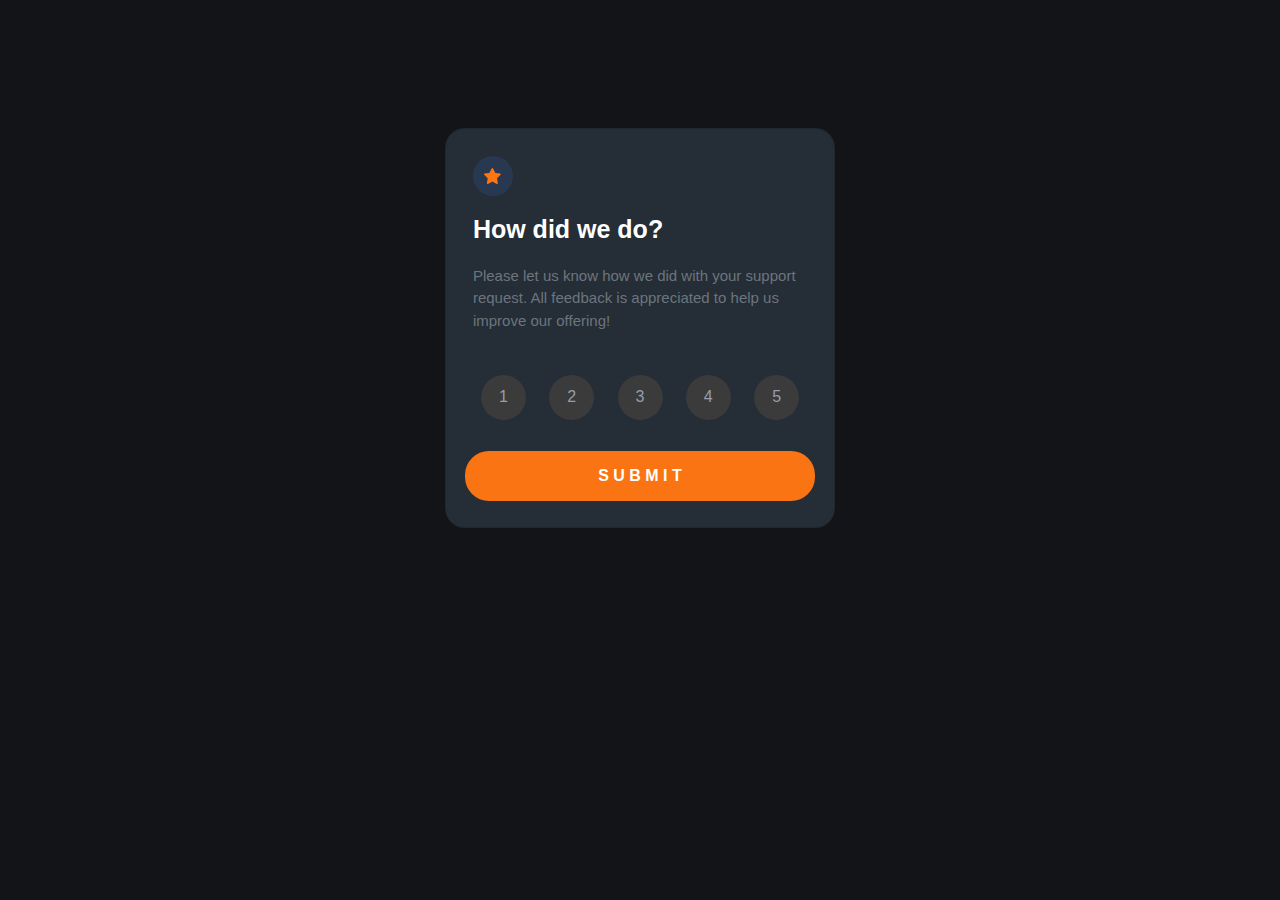
==== index.html @ 55f21ef2 "UI finished" ====
<!DOCTYPE html>
<html lang="en">

<head>
    <meta charset="UTF-8">
    <meta http-equiv="X-UA-Compatible" content="IE=edge">
    <meta name="viewport" content="width=device-width, initial-scale=1.0">
    <title>Rate Us</title>
    <link rel="stylesheet" href="./css/bootstrap.min.css">
    <link rel="stylesheet" href="style.css">
    <link rel="shortcut icon" href="./images/favicon-32x32.png" type="image/x-icon">
    <link href="https://fonts.google.com/specimen/Overpass" rel="stylesheet">
</head>

<body>
    <div class="container">
        <div class="card">
            <div class="icon">
                <svg width="17" height="16" xmlns="http://www.w3.org/2000/svg"><path d="m9.067.43 1.99 4.031c.112.228.33.386.58.422l4.45.647a.772.772 0 0 1 .427 1.316l-3.22 3.138a.773.773 0 0 0-.222.683l.76 4.431a.772.772 0 0 1-1.12.813l-3.98-2.092a.773.773 0 0 0-.718 0l-3.98 2.092a.772.772 0 0 1-1.119-.813l.76-4.431a.77.77 0 0 0-.222-.683L.233 6.846A.772.772 0 0 1 .661 5.53l4.449-.647a.772.772 0 0 0 .58-.422L7.68.43a.774.774 0 0 1 1.387 0Z" fill="#FC7614"/></svg>
            </div>
            <div class="texts">
                <p class="headline">How did we do?</p>
                <p class="text-secondary paragraph">Please let us know how we did with your support request. All feedback is appreciated to help us improve our offering!</p>
            </div>

            <div class="buttons">
                <button onclick="clicked()" id="btn1" name="1" class="button">1</button>
                <button id="btn2" name="2" class="button">2</button>
                <button id="btn3" name="3" class="button">3</button>
                <button id="btn4" name="4" class="button">4</button>
                <button id="btn5" name="5" class="button">5</button>
            </div>

            <div class="submit">
                <a href="./thankYou.html"><button>S U B M I T</button></a>
            </div>

        </div>
    </div>

    <script src="script.js"></script>
    <script src="./js/bootstrap.bundle.min.js"></script>
</body>

</html>
---- style.css ----
body {
    --Orange: hsl(25, 97%, 53%);
    --LightGrey: hsl(217, 12%, 63%);
    --MediumGrey: hsl(216, 12%, 54%);
    --DarkBlue: hsl(213, 19%, 18%);
    --VeryDarkBlue: hsl(216, 12%, 8%);
    --MediumBlue: #293851;
    font-family: 'Overpass', sans-serif;
    background-color: var(--VeryDarkBlue);
    color: white;
}

.container {
    display: flex;
    justify-content: center;
    margin-top: 10%;
}

.card {
    width: 35%;
    height: 400px;
    background-color: var(--DarkBlue);
    border-radius: 5%;
}

.icon {
    display: flex;
    justify-content: center;
    align-items: center;
    margin-left: 7%;
    margin-top: 7%;
    width: 40px;
    height: 40px;
    background-color: var(--MediumBlue);
    border-radius: 50%;
}

.headline {
    font-weight: 700;
    font-size: 25px;
}

.paragraph {
    font-size: 15px;
}

.texts {
    display: flex;
    flex-direction: column;
    flex-wrap: wrap;
    justify-content: center;
    padding: 15px;
    padding-left: 7%;
    text-align: left;
}

.buttons {
    display: flex;
    justify-content: center;
}

.button {
    background-color: hsl(0, 0%, 23%);
    color: var(--LightGrey);
    width: 45px;
    height: 45px;
    border: none;
    border-radius: 50%;
    margin: 3%;
}

.button:hover {
    background-color: hsl(0, 0%, 70%);
    color: white;
}

.submit {
    display: flex;
    justify-content: center;
    margin: 5%;
}

.submit a {
    width: 100%;
}

.submit button {
    width: 100%;
    height: 50px;
    border: none;
    border-radius: 24px;
    font-weight: bolder;
    background-color: var(--Orange);
    color: white;
}

.submit button:hover {
    background-color: white;
    color: var(--Orange);
}

.submit button:active {
    transform: scale(0.98);
}
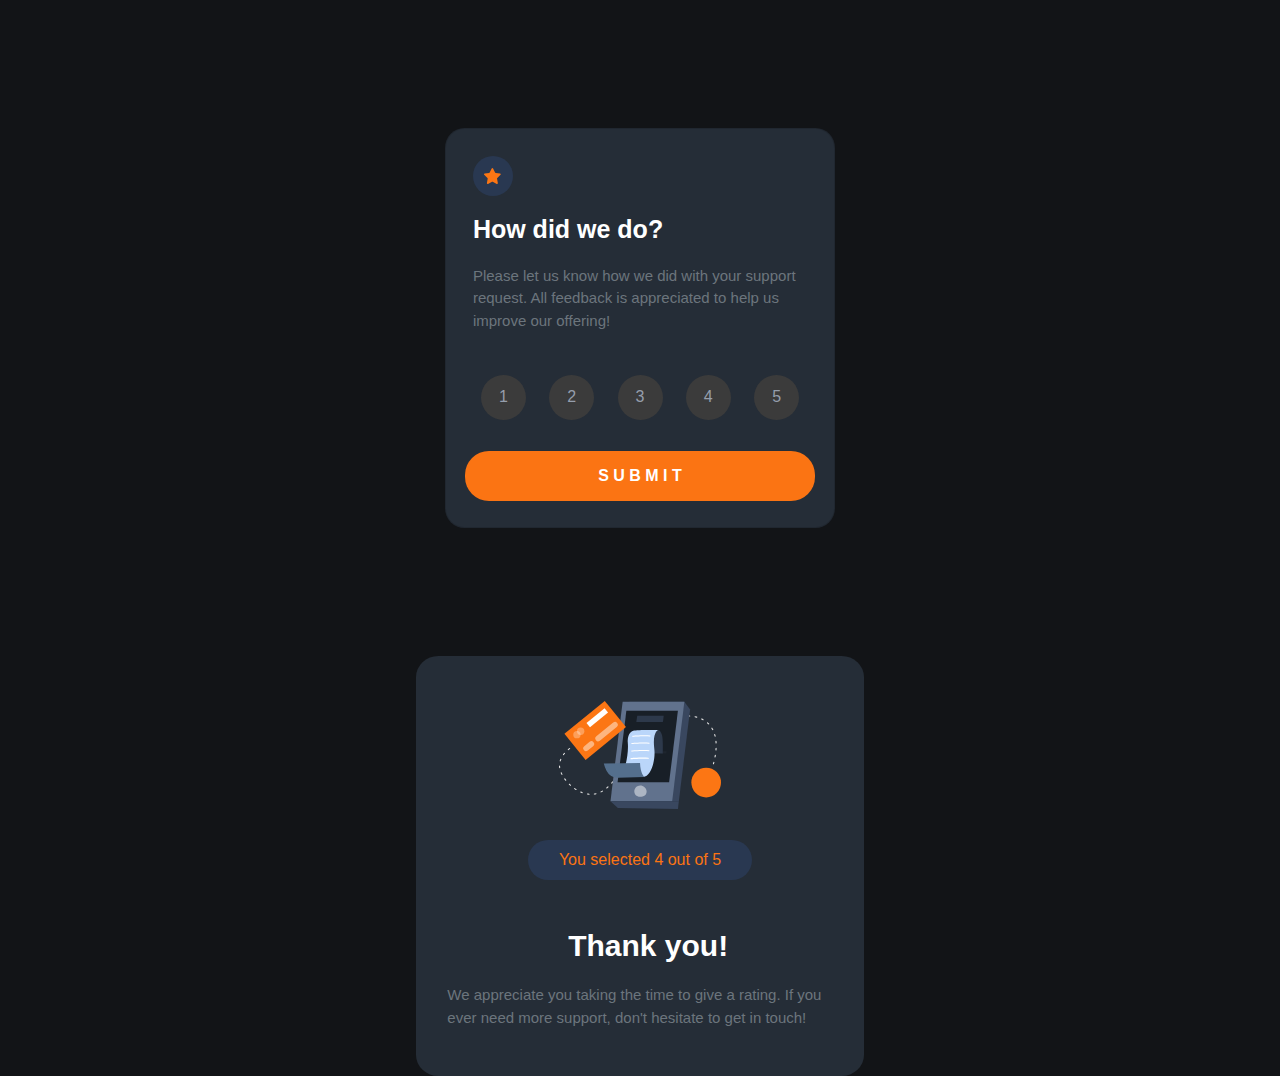
==== commit 3bd9db09: "made some changes" ====
--- a/index.html
+++ b/index.html
@@ -24,17 +24,34 @@
             </div>
 
             <div class="buttons">
-                <button onclick="clicked()" id="btn1" name="1" class="button">1</button>
-                <button id="btn2" name="2" class="button">2</button>
-                <button id="btn3" name="3" class="button">3</button>
-                <button id="btn4" name="4" class="button">4</button>
-                <button id="btn5" name="5" class="button">5</button>
+                <button onclick="clickedBtn1()" id="btn1" name="1" class="button">1</button>
+                <button onclick="clickedBtn2()" id="btn2" name="2" class="button">2</button>
+                <button onclick="clickedBtn3()" id="btn3" name="3" class="button">3</button>
+                <button onclick="clickedBtn4()" id="btn4" name="4" class="button">4</button>
+                <button onclick="clickedBtn5()" id="btn5" name="5" class="button">5</button>
             </div>
 
             <div class="submit">
-                <a href="./thankYou.html"><button>S U B M I T</button></a>
+                <button onclick="gg()">S U B M I T</button>
             </div>
 
+        </div>
+    </div>
+
+    <div class="container2">
+        <div class="card2">
+            <div class="icon2">
+                <svg width="162" height="108" xmlns="http://www.w3.org/2000/svg"><g fill="none"><path d="M30 93.744h-.044a23.456 23.456 0 0 1-1.61-.189.543.543 0 0 1 .155-1.076c.52.076 1.04.135 1.563.178a.538.538 0 0 1-.043 1.076l-.022.01Zm5.37-.205a.538.538 0 0 1-.08-1.076 19.51 19.51 0 0 0 1.54-.306.536.536 0 0 1 .645.403.538.538 0 0 1-.397.646c-.537.129-1.074.236-1.611.323l-.097.01Zm-12.137-1.312a.536.536 0 0 1-.183-.033 24.346 24.346 0 0 1-1.525-.608.539.539 0 0 1 .424-.99c.483.21.983.404 1.472.587a.538.538 0 0 1-.188 1.044Zm18.759-.829a.538.538 0 0 1-.242-1.022c.467-.226.934-.479 1.39-.742a.536.536 0 1 1 .538.93c-.478.275-.967.538-1.45.78a.536.536 0 0 1-.258.054h.022Zm-24.994-2.292a.536.536 0 0 1-.29-.08c-.457-.29-.913-.597-1.36-.91a.536.536 0 1 1 .612-.882c.436.307.876.597 1.322.883a.538.538 0 0 1-.284.99Zm30.772-1.544a.537.537 0 0 1-.408-.193.539.539 0 0 1 .06-.759l.117-.124c.355-.306.715-.624 1.074-.957a.537.537 0 1 1 .73.79c-.375.345-.74.673-1.106.985l-.123.102a.537.537 0 0 1-.344.156Zm-36.326-2.69a.537.537 0 0 1-.36-.14c-.402-.37-.8-.747-1.18-1.124a.539.539 0 0 1 .751-.769c.376.371.763.737 1.155 1.076a.538.538 0 0 1 .032.764.537.537 0 0 1-.398.194Zm41.305-2.21a.537.537 0 0 1-.398-.899c.355-.393.715-.79 1.074-1.2a.537.537 0 1 1 .806.71c-.365.415-.725.818-1.074 1.21a.537.537 0 0 1-.408.152v.026ZM6.724 79.723a.537.537 0 0 1-.424-.204 41.79 41.79 0 0 1-.989-1.308.539.539 0 0 1 .124-.753.536.536 0 0 1 .746.124c.312.425.629.85.962 1.27a.539.539 0 0 1-.42.871Zm50.579-2.383a.539.539 0 0 1-.419-.877c.338-.414.677-.828 1.015-1.253a.537.537 0 1 1 .838.672l-1.02 1.259a.537.537 0 0 1-.414.199ZM2.9 73.887a.537.537 0 0 1-.473-.312c-.257-.5-.499-1-.714-1.485a.539.539 0 0 1 .685-.72c.133.052.24.154.298.285.21.462.44.946.687 1.425a.539.539 0 0 1-.483.786v.021Zm58.753-2.028a.537.537 0 0 1-.424-.866l.988-1.275a.537.537 0 1 1 .848.656l-.988 1.275a.537.537 0 0 1-.424.188v.022ZM.682 67.286a.537.537 0 0 1-.537-.462A17.06 17.06 0 0 1 0 65.16a.538.538 0 1 1 1.074 0c.018.519.063 1.036.134 1.55a.539.539 0 0 1-.462.607l-.064-.032Zm65.24-.973a.537.537 0 0 1-.43-.867l.984-1.28a.536.536 0 0 1 .853.65l-.993 1.265a.537.537 0 0 1-.414.21v.022Zm88.49-2.96a.724.724 0 0 1-.15 0 .537.537 0 0 1-.366-.666c.134-.474.28-.99.424-1.544a.538.538 0 0 1 .655-.388.537.537 0 0 1 .382.662c-.145.538-.29 1.076-.43 1.565a.537.537 0 0 1-.515.372Zm-84.247-2.592a.536.536 0 0 1-.424-.867l.983-1.28a.54.54 0 1 1 .854.662l-.989 1.275a.537.537 0 0 1-.413.183l-.01.027Zm-68.924-.382a.536.536 0 0 1-.156 0 .538.538 0 0 1-.355-.673 21.47 21.47 0 0 1 .537-1.565.537.537 0 1 1 .994.403c-.193.49-.37.985-.537 1.474a.537.537 0 0 1-.473.334l-.01.027Zm154.782-3.863a.311.311 0 0 1-.102 0 .538.538 0 0 1-.43-.624c.097-.538.188-1.044.28-1.582a.545.545 0 1 1 1.073.178c-.09.538-.182 1.076-.279 1.614a.537.537 0 0 1-.542.414ZM74.46 55.209a.537.537 0 0 1-.424-.872l1.004-1.27a.537.537 0 1 1 .838.673l-.999 1.264a.537.537 0 0 1-.408.205h-.01ZM4.436 54.165a.539.539 0 0 1-.43-.855c.323-.436.666-.872 1.02-1.297a.537.537 0 1 1 .822.694 22.92 22.92 0 0 0-.977 1.237.537.537 0 0 1-.435.221Zm74.408-4.417a.539.539 0 0 1-.414-.877l1.026-1.248a.537.537 0 1 1 .843.667l-1.02 1.243a.537.537 0 0 1-.435.215Zm78.124-.161h-.043a.538.538 0 0 1-.494-.576c.043-.538.075-1.076.107-1.614a.538.538 0 0 1 .564-.538c.295.018.52.27.505.565a54.253 54.253 0 0 1-.107 1.614.538.538 0 0 1-.532.549ZM9.28 49.13a.537.537 0 0 1-.338-.958c.8-.646 1.316-.99 1.337-1.006a.536.536 0 0 1 .59.898s-.499.334-1.25.942a.536.536 0 0 1-.35.124h.011Zm74.075-4.74a.537.537 0 0 1-.403-.888c.35-.408.704-.817 1.074-1.22a.537.537 0 1 1 .806.71c-.355.403-.71.806-1.074 1.215a.537.537 0 0 1-.414.183h.01Zm73.742-1.797a.537.537 0 0 1-.537-.505 54.325 54.325 0 0 0-.118-1.614.54.54 0 1 1 1.074-.097c.048.538.091 1.076.118 1.614 0 .285-.221.52-.505.538l-.032.064Zm-69.064-3.416a.537.537 0 0 1-.392-.904c.365-.398.735-.79 1.106-1.178a.536.536 0 0 1 .779.737l-1.074 1.173a.537.537 0 0 1-.44.172h.02Zm68.092-3.502a.537.537 0 0 1-.537-.409 22.668 22.668 0 0 0-.408-1.533.539.539 0 0 1 1.03-.307c.151.538.296 1.05.425 1.587a.539.539 0 0 1-.398.651l-.112.01Zm-63.221-1.512a.537.537 0 0 1-.376-.92l1.165-1.13a.537.537 0 1 1 .763.76c-.387.365-.768.741-1.155 1.118a.537.537 0 0 1-.419.172h.022Zm5.14-4.745a.537.537 0 0 1-.355-.941l1.235-1.076a.539.539 0 1 1 .693.828c-.408.34-.817.689-1.225 1.039a.537.537 0 0 1-.37.15h.021Zm55.197-.575c-.247-.468-.505-.931-.779-1.378a.537.537 0 1 1 .918-.554c.285.463.537.947.811 1.431a.539.539 0 0 1-.478.791.537.537 0 0 1-.472-.29ZM103.5 25.055a.539.539 0 0 1-.322-.974c.44-.322.88-.634 1.32-.946a.537.537 0 0 1 .845.394.54.54 0 0 1-.227.488l-1.3.93a.536.536 0 0 1-.338.108h.022Zm46.132-1.56a.537.537 0 0 1-.381-.161c-.359-.359-.74-.717-1.144-1.076a.536.536 0 1 1 .709-.807c.408.36.81.742 1.197 1.135a.539.539 0 0 1 0 .759.537.537 0 0 1-.403.15h.022Zm-40.279-2.28a.537.537 0 0 1-.274-1.001c.473-.275.946-.538 1.418-.797a.54.54 0 0 1 .81.474.542.542 0 0 1-.273.468c-.467.253-.929.538-1.39.785a.536.536 0 0 1-.344.07h.053Zm34.737-1.894a.504.504 0 0 1-.258-.07c-.451-.248-.924-.49-1.407-.716a.539.539 0 0 1 .462-.974c.499.237.988.49 1.46.748a.538.538 0 0 1-.257 1.012Zm-28.49-1.195a.537.537 0 0 1-.2-1.038c.505-.204 1.01-.398 1.52-.581a.537.537 0 0 1 .366 1.011c-.495.178-.989.366-1.483.57a.536.536 0 0 1-.247.038h.043Zm22.045-1.452a.777.777 0 0 1-.156 0c-.505-.15-1.02-.29-1.53-.41a.553.553 0 0 1 .252-1.075c.537.129 1.074.269 1.611.425a.542.542 0 0 1-.15 1.076l-.027-.016Zm-15.456-.597a.537.537 0 0 1-.118-1.066c.537-.107 1.074-.21 1.61-.29a.543.543 0 0 1 .59.735.544.544 0 0 1-.423.34c-.537.082-1.036.178-1.557.286a.365.365 0 0 1-.102-.005Zm8.555-.603h-.038a32.41 32.41 0 0 0-1.579-.06.538.538 0 0 1 0-1.075c.537 0 1.074.027 1.638.06a.538.538 0 0 1-.032 1.075h.01Z" fill="#E6E6E6"/><path fill="#39475F" d="M119.847 100.221H58.146L70.332.793h55.025l5.747 7.601z"/><path fill="#61728D" d="M113.172 100.221H51.465L63.651.793h61.706z"/><path fill="#181F27" d="M110.132 81.354H58.576l8.791-71.695h51.557z"/><path fill="#1E252E" d="m92.743 50.055 14.897.177-.29 2.308-14.607-.252z"/><path fill="#39475F" d="m51.465 100.221 7.422 6.864 60.037.915.923-7.779z"/><path d="M99.096 29.058s2.572.183 3.888 5.03c1.316 4.847.865 18.377.865 18.377l-11.096-.177s-5.537-20.137 6.343-23.23Z" fill="#2D394B"/><path fill="#FC7614" d="M5.42 32.843 45.778 0l21.18 26.119L26.603 58.96z"/><path fill="#FFF" d="M27.49 21.931 45.56 7.226l3.497 4.313-18.07 14.706z"/><path d="m25.272 45.175 5.338-4.345a2.772 2.772 0 0 1 3.902.404 2.781 2.781 0 0 1-.404 3.91l-5.338 4.344a2.772 2.772 0 0 1-3.903-.404 2.781 2.781 0 0 1 .405-3.91ZM37.33 35.365l16.89-13.743a2.772 2.772 0 0 1 3.902.404 2.781 2.781 0 0 1-.405 3.909L40.83 39.679a2.772 2.772 0 0 1-3.903-.404 2.781 2.781 0 0 1 .405-3.91Z" fill="#FFF" opacity=".46"/><ellipse fill="#FFF" opacity=".3" cx="17.937" cy="33.636" rx="3.673" ry="3.68"/><ellipse fill="#FFF" opacity=".3" cx="21.664" cy="30.284" rx="3.673" ry="3.68"/><path d="M99.096 29.058s-5.838 2.103-3.803 18.581c1.493 12.073-3.55 28.056-11.004 28.25-7.454.193-21.202-.463-21.202-.463s7.159-18.56 5.676-34.145a14.786 14.786 0 0 1 .763-6.456c.87-2.373 2.487-4.842 5.494-5.245 6.004-.818 24.076-.522 24.076-.522Z" fill="#BAD6FA"/><path d="m58.957 76.63 26.342-.537s-4.017-3.992-4.27-14.154l-36.234.538a31.494 31.494 0 0 0 2.841 7.531 12.547 12.547 0 0 0 11.32 6.623Z" fill="#546F8D"/><path fill="#2D394B" d="m78.21 14.834-.918 6.041h26.621l.806-6.041z"/><path d="M85.54 86.19c-2.872-2.517-7.416-2.022-9.446 1.222a4.955 4.955 0 0 0-.8 2.647c0 3.98 2.744 6.59 8.227 5.492 4.184-.839 5.779-6.073 2.02-9.36Z" fill="#FFF" opacity=".48"/><ellipse fill="#FC7614" cx="147.188" cy="81.542" rx="14.812" ry="14.837"/><path d="M73.731 35.75a.537.537 0 0 1-.038-1.076c.113 0 11.343-.828 17.363-.29a.54.54 0 0 1-.096 1.076c-5.908-.538-17.079.274-17.186.285l-.043.005Zm-.891 7.279a.538.538 0 0 1-.038-1.076c.113 0 11.342-.828 17.363-.29a.54.54 0 0 1-.097 1.076c-5.907-.538-17.073.28-17.185.285l-.043.005Zm-.102 7.564a.538.538 0 0 1-.043-1.076c.112 0 11.347-.829 17.362-.29a.54.54 0 0 1-.096 1.075c-5.908-.538-17.073.28-17.186.286l-.037.005Zm-.715 7.564a.537.537 0 0 1-.037-1.076c.112 0 11.342-.829 17.362-.285a.54.54 0 0 1-.096 1.076c-5.908-.538-17.073.28-17.186.285h-.043Z" fill="#FFF"/></g></svg>
+            </div>
+
+            <div class="selection">
+                <p>You selected 4 out of 5</p>
+            </div>
+
+            <div class="texts">
+                <p class="thankYou">Thank you!</p>
+                <p class="paragraph text-secondary">We appreciate you taking the time to give a rating. If you ever need more support, don't hesitate to get in touch!</p>
+            </div>
         </div>
     </div>
 
--- a/style.css
+++ b/style.css
@@ -1,10 +1,13 @@
-body {
+:root {
     --Orange: hsl(25, 97%, 53%);
     --LightGrey: hsl(217, 12%, 63%);
     --MediumGrey: hsl(216, 12%, 54%);
     --DarkBlue: hsl(213, 19%, 18%);
     --VeryDarkBlue: hsl(216, 12%, 8%);
     --MediumBlue: #293851;
+}
+
+body {
     font-family: 'Overpass', sans-serif;
     background-color: var(--VeryDarkBlue);
     color: white;
@@ -95,10 +98,53 @@
 }
 
 .submit button:hover {
-    background-color: white;
-    color: var(--Orange);
+    background-color: hsl(25, 97%, 40%);
 }
 
 .submit button:active {
+    background-color: white;
+    color: var(--Orange);
     transform: scale(0.98);
+}
+
+.container2 {
+    display: flex;
+    justify-content: center;
+    margin-top: 10%;
+}
+
+.card2 {
+    width: 35%;
+    height: 420px;
+    background-color: var(--DarkBlue);
+    border-radius: 5%;
+}
+
+.icon2 {
+    display: flex;
+    justify-content: center;
+    margin-top: 10%;
+}
+
+.selection {
+    width: 50%;
+    background-color: var(--MediumBlue);
+    border-radius: 24px;
+    color: var(--Orange);
+    text-align: center;
+    height: 40px;
+    margin-left: auto;
+    margin-right: auto;
+    margin-top: 7%;
+}
+
+.selection p {
+    line-height: 40px;
+}
+
+.thankYou {
+    text-align: center;
+    margin-top: 7%;
+    font-size: 30px;
+    font-weight: 700;
 }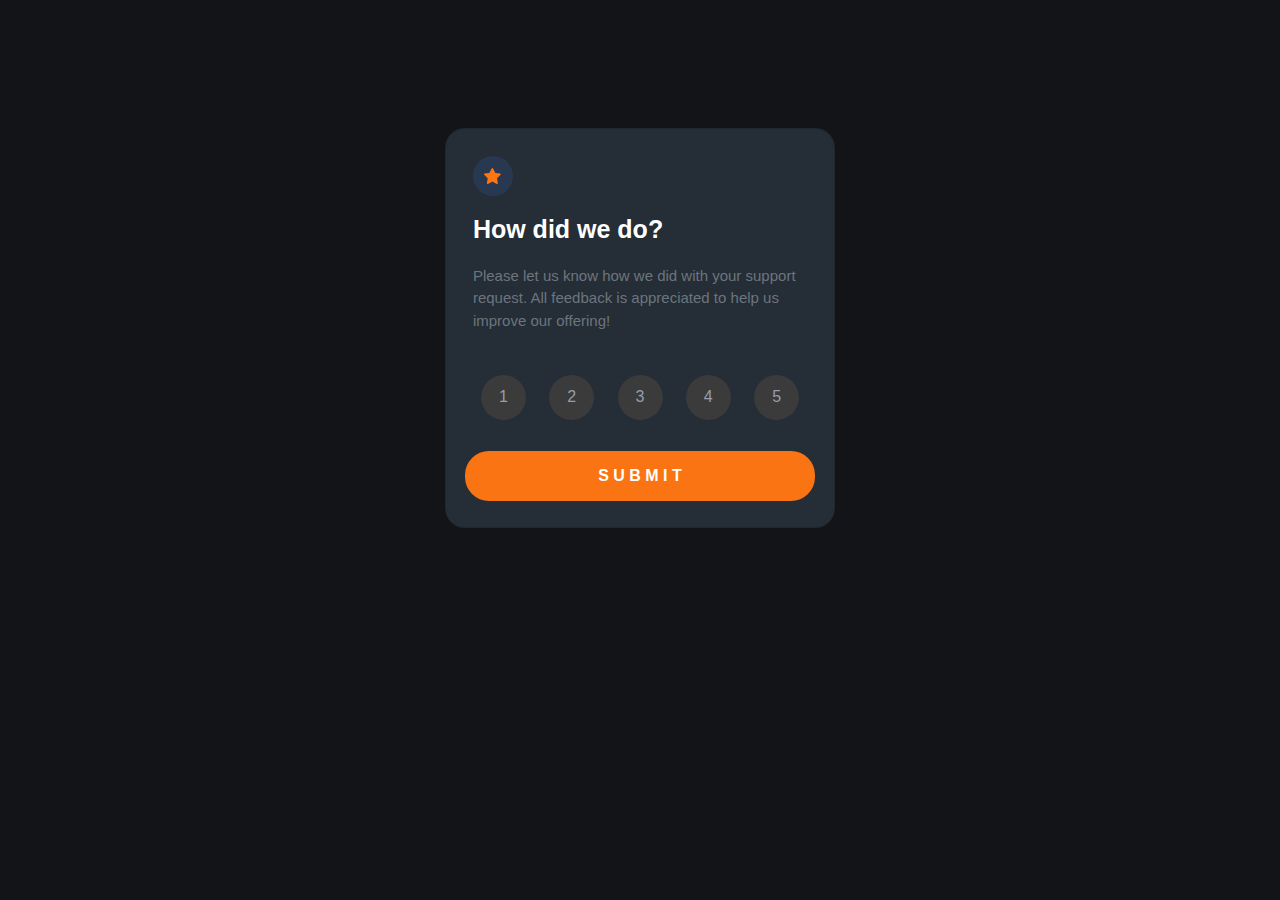
==== commit faeed72c: "finished" ====
--- a/index.html
+++ b/index.html
@@ -23,16 +23,21 @@
                 <p class="text-secondary paragraph">Please let us know how we did with your support request. All feedback is appreciated to help us improve our offering!</p>
             </div>
 
-            <div class="buttons">
-                <button onclick="clickedBtn1()" id="btn1" name="1" class="button">1</button>
-                <button onclick="clickedBtn2()" id="btn2" name="2" class="button">2</button>
-                <button onclick="clickedBtn3()" id="btn3" name="3" class="button">3</button>
-                <button onclick="clickedBtn4()" id="btn4" name="4" class="button">4</button>
-                <button onclick="clickedBtn5()" id="btn5" name="5" class="button">5</button>
+            <div class="buttons" id="button-container">
+                <button id="btn1" data-num="1" name="false" style="background-color: hsl(0, 0%, 23%);
+                color: var(--LightGrey);" class="button">1</button>
+                <button id="btn2" data-num="2" name="false" style="background-color: hsl(0, 0%, 23%);
+                color: var(--LightGrey);" class="button">2</button>
+                <button id="btn3" data-num="3" name="false" style="background-color: hsl(0, 0%, 23%);
+                color: var(--LightGrey);" class="button">3</button>
+                <button id="btn4" data-num="4" name="false" style="background-color: hsl(0, 0%, 23%);
+                color: var(--LightGrey);" class="button">4</button>
+                <button id="btn5" data-num="5" name="false" style="background-color: hsl(0, 0%, 23%);
+                color: var(--LightGrey);" class="button">5</button>
             </div>
 
             <div class="submit">
-                <button onclick="gg()">S U B M I T</button>
+                <button onclick="showAndHide()">S U B M I T</button>
             </div>
 
         </div>
@@ -45,12 +50,14 @@
             </div>
 
             <div class="selection">
-                <p>You selected 4 out of 5</p>
+                <p class="selectionText"></p>
             </div>
 
             <div class="texts">
                 <p class="thankYou">Thank you!</p>
-                <p class="paragraph text-secondary">We appreciate you taking the time to give a rating. If you ever need more support, don't hesitate to get in touch!</p>
+                <p class="paragraph2 d-inline text-secondary">We appreciate you taking the time to give a rating.</p>
+                <p class="d-inline text-secondary paragraph2" style="margin-top: -15px;"> If you ever need more support, don't hesitate to</p>
+                <p class="d-inline text-secondary paragraph2" style="margin-top: -15px;">get in touch!</p>
             </div>
         </div>
     </div>
--- a/style.css
+++ b/style.css
@@ -63,8 +63,6 @@
 }
 
 .button {
-    background-color: hsl(0, 0%, 23%);
-    color: var(--LightGrey);
     width: 45px;
     height: 45px;
     border: none;
@@ -73,18 +71,20 @@
 }
 
 .button:hover {
-    background-color: hsl(0, 0%, 70%);
+    background-color: var(--Orange) !important;
+    color: white !important;
+}
+
+.button:active {
+    background-color: var(--Orange) !important;
     color: white;
+    transform: scale(0.88);
 }
 
 .submit {
     display: flex;
     justify-content: center;
     margin: 5%;
-}
-
-.submit a {
-    width: 100%;
 }
 
 .submit button {
@@ -111,10 +111,11 @@
     display: flex;
     justify-content: center;
     margin-top: 10%;
+    display: none;
 }
 
 .card2 {
-    width: 35%;
+    width: 30%;
     height: 420px;
     background-color: var(--DarkBlue);
     border-radius: 5%;
@@ -139,6 +140,7 @@
 }
 
 .selection p {
+    font-weight: 700;
     line-height: 40px;
 }
 
@@ -147,4 +149,93 @@
     margin-top: 7%;
     font-size: 30px;
     font-weight: 700;
+}
+
+.paragraph2 {
+    text-align: center;
+    font-size: 15px;
+}
+
+@media screen and (max-width:1020px) and (min-width:500px) {
+    .container {
+        margin-top: 30%;
+    }
+    .card {
+        width: 100%;
+        height: 660px;
+    }
+    .icon {
+        width: 60px;
+        height: 60px;
+    }
+    .headline {
+        margin-top: 3%;
+        font-size: 40px;
+    }
+    .paragraph {
+        font-size: 28px;
+    }
+    .button {
+        width: 80px;
+        height: 80px;
+        font-size: 28px;
+    }
+    .submit button {
+        height: 80px;
+        border-radius: 36px;
+        font-size: 25px;
+    }
+    .container2 {
+        margin-top: 30%;
+    }
+    .card2 {
+        width: 77%;
+        height: 620px;
+        border-radius: 8%;
+    }
+    .selection {
+        width: 55%;
+        height: 50px;
+    }
+    .selection p {
+        font-size: 25px;
+        line-height: 50px;
+    }
+    .thankYou {
+        font-size: 45px;
+    }
+    .paragraph2 {
+        font-size: 26px;
+    }
+}
+
+@media screen and (max-width:580px) {
+    .container {
+        margin-top: 30%;
+    }
+    .card {
+        width: 95%;
+        height: 390px;
+    }
+    .paragraph {
+        font-size: 14px;
+    }
+    .container2 {
+        margin-top: 30%;
+    }
+    .card2 {
+        width: 95%;
+        height: 410px;
+    }
+    .selection {
+        height: 35px;
+    }
+    .selection p {
+        line-height: 35px;
+        font-size: 14px;
+        font-weight: 700;
+    }
+    .paragraph2 {
+        font-size: 14px;
+    }
 }